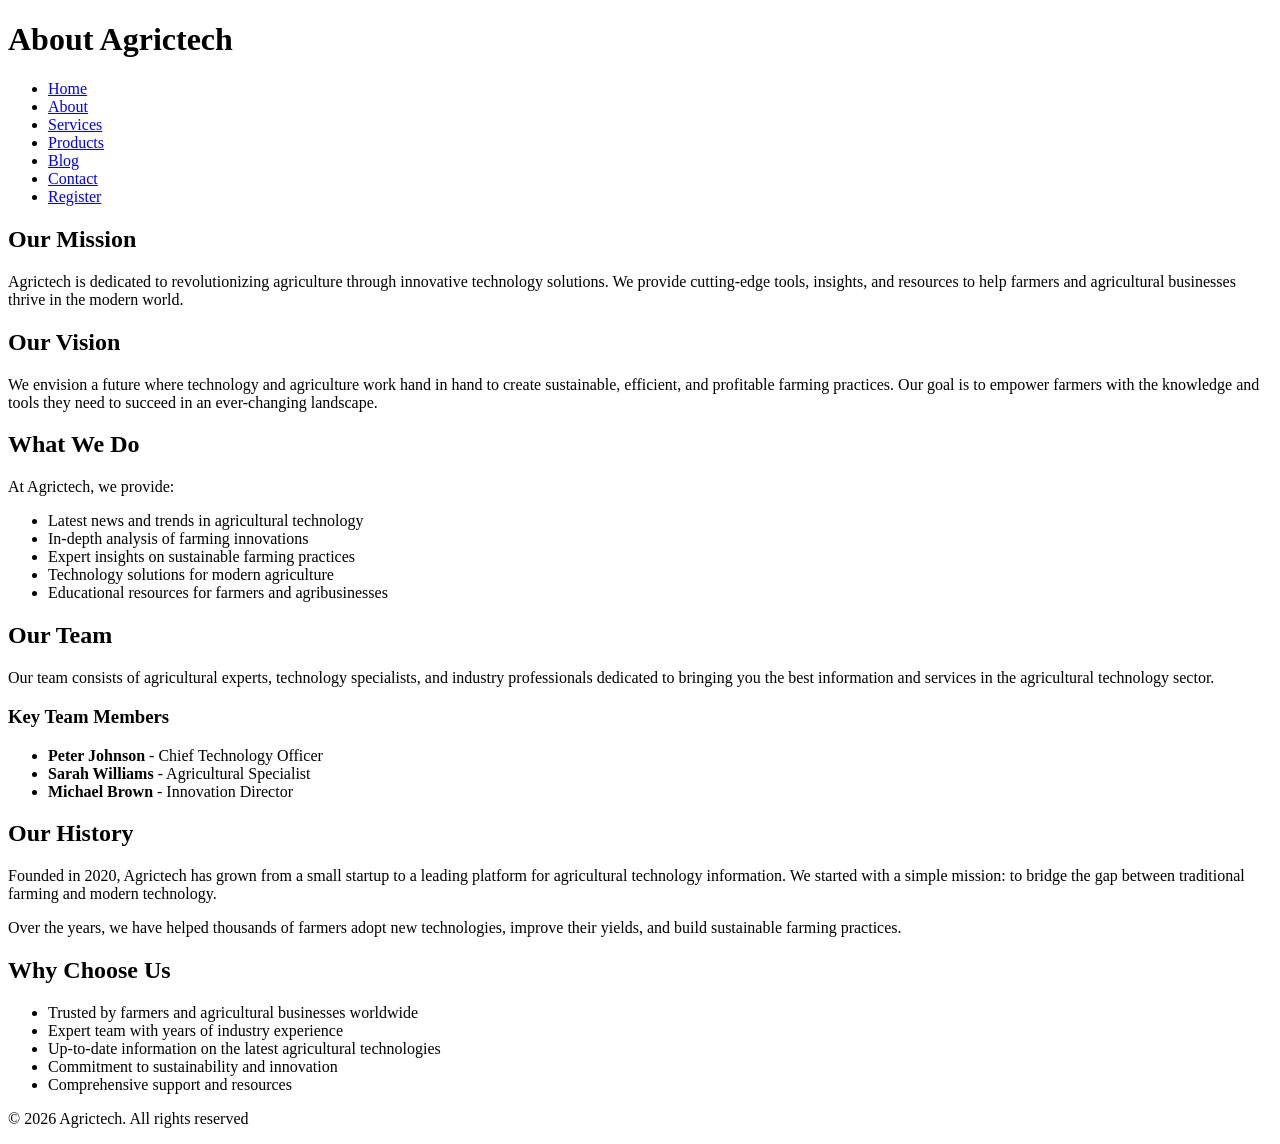
==== about.html @ 6ea1e6ec "add pages" ====
<!DOCTYPE html>
<html lang="en">
    <head>
        <meta charset="utf-8">
        <meta name="viewport" content="width=device-width, initial-scale=1.0">
        <title>About - Agrictech</title>
    </head>

    <body>
        <header>
            <h1>About Agrictech</h1>
            <nav>
                <ul>
                    <li><a href="index.html">Home</a></li>
                    <li><a href="about.html">About</a></li>
                    <li><a href="services.html">Services</a></li>
                    <li><a href="products.html">Products</a></li>
                    <li><a href="blog.html">Blog</a></li>
                    <li><a href="contact.html">Contact</a></li>
                    <li><a href="register.html">Register</a></li>
                </ul>
            </nav>
        </header>

        <section>
            <h2>Our Mission</h2>
            <p>Agrictech is dedicated to revolutionizing agriculture through innovative technology solutions. We provide cutting-edge tools, insights, and resources to help farmers and agricultural businesses thrive in the modern world.</p>
        </section>

        <section>
            <h2>Our Vision</h2>
            <p>We envision a future where technology and agriculture work hand in hand to create sustainable, efficient, and profitable farming practices. Our goal is to empower farmers with the knowledge and tools they need to succeed in an ever-changing landscape.</p>
        </section>

        <section>
            <h2>What We Do</h2>
            <p>At Agrictech, we provide:</p>
            <ul>
                <li>Latest news and trends in agricultural technology</li>
                <li>In-depth analysis of farming innovations</li>
                <li>Expert insights on sustainable farming practices</li>
                <li>Technology solutions for modern agriculture</li>
                <li>Educational resources for farmers and agribusinesses</li>
            </ul>
        </section>

        <section>
            <h2>Our Team</h2>
            <p>Our team consists of agricultural experts, technology specialists, and industry professionals dedicated to bringing you the best information and services in the agricultural technology sector.</p>

            <h3>Key Team Members</h3>
            <ul>
                <li><strong>Peter Johnson</strong> - Chief Technology Officer</li>
                <li><strong>Sarah Williams</strong> - Agricultural Specialist</li>
                <li><strong>Michael Brown</strong> - Innovation Director</li>
            </ul>
        </section>

        <section>
            <h2>Our History</h2>
            <p>Founded in 2020, Agrictech has grown from a small startup to a leading platform for agricultural technology information. We started with a simple mission: to bridge the gap between traditional farming and modern technology.</p>
            <p>Over the years, we have helped thousands of farmers adopt new technologies, improve their yields, and build sustainable farming practices.</p>
        </section>

        <section>
            <h2>Why Choose Us</h2>
            <ul>
                <li>Trusted by farmers and agricultural businesses worldwide</li>
                <li>Expert team with years of industry experience</li>
                <li>Up-to-date information on the latest agricultural technologies</li>
                <li>Commitment to sustainability and innovation</li>
                <li>Comprehensive support and resources</li>
            </ul>
        </section>

        <footer>
            <p>&copy; 2026 Agrictech. All rights reserved</p>
        </footer>
    </body>
</html>
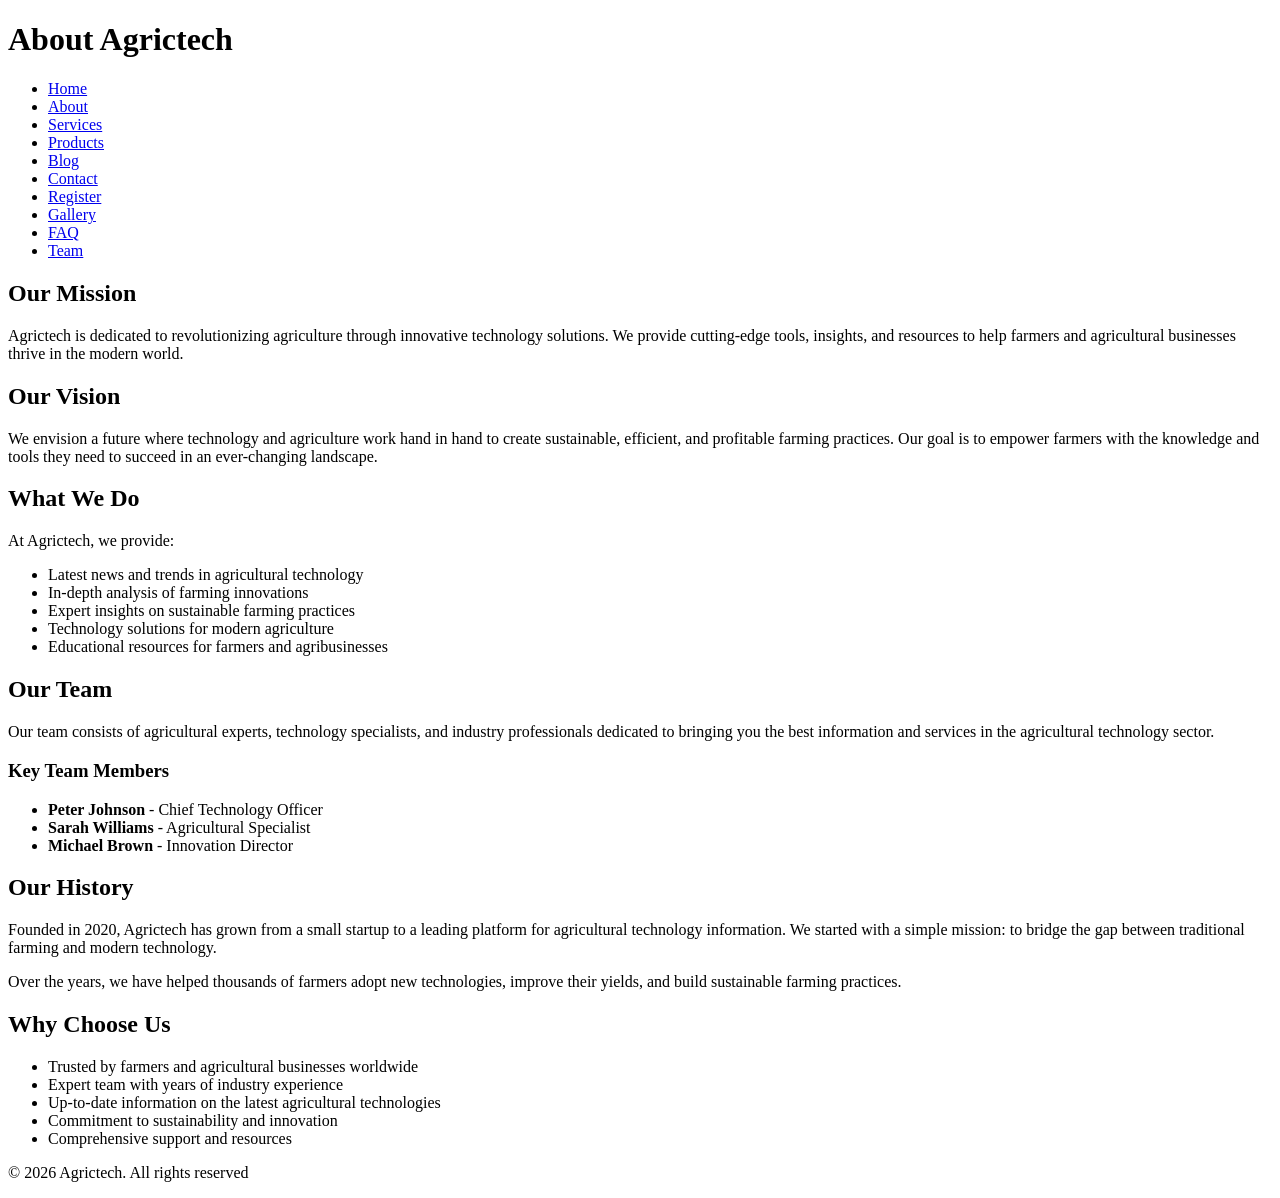
==== commit 38d0f218: "building the other pages" ====
--- a/about.html
+++ b/about.html
@@ -18,6 +18,9 @@
                     <li><a href="blog.html">Blog</a></li>
                     <li><a href="contact.html">Contact</a></li>
                     <li><a href="register.html">Register</a></li>
+                    <li><a href="gallery.html">Gallery</a></li>
+                    <li><a href="faq.html">FAQ</a></li>
+                    <li><a href="team.html">Team</a></li>
                 </ul>
             </nav>
         </header>
@@ -77,4 +80,4 @@
             <p>&copy; 2026 Agrictech. All rights reserved</p>
         </footer>
     </body>
-</html>
+</html>
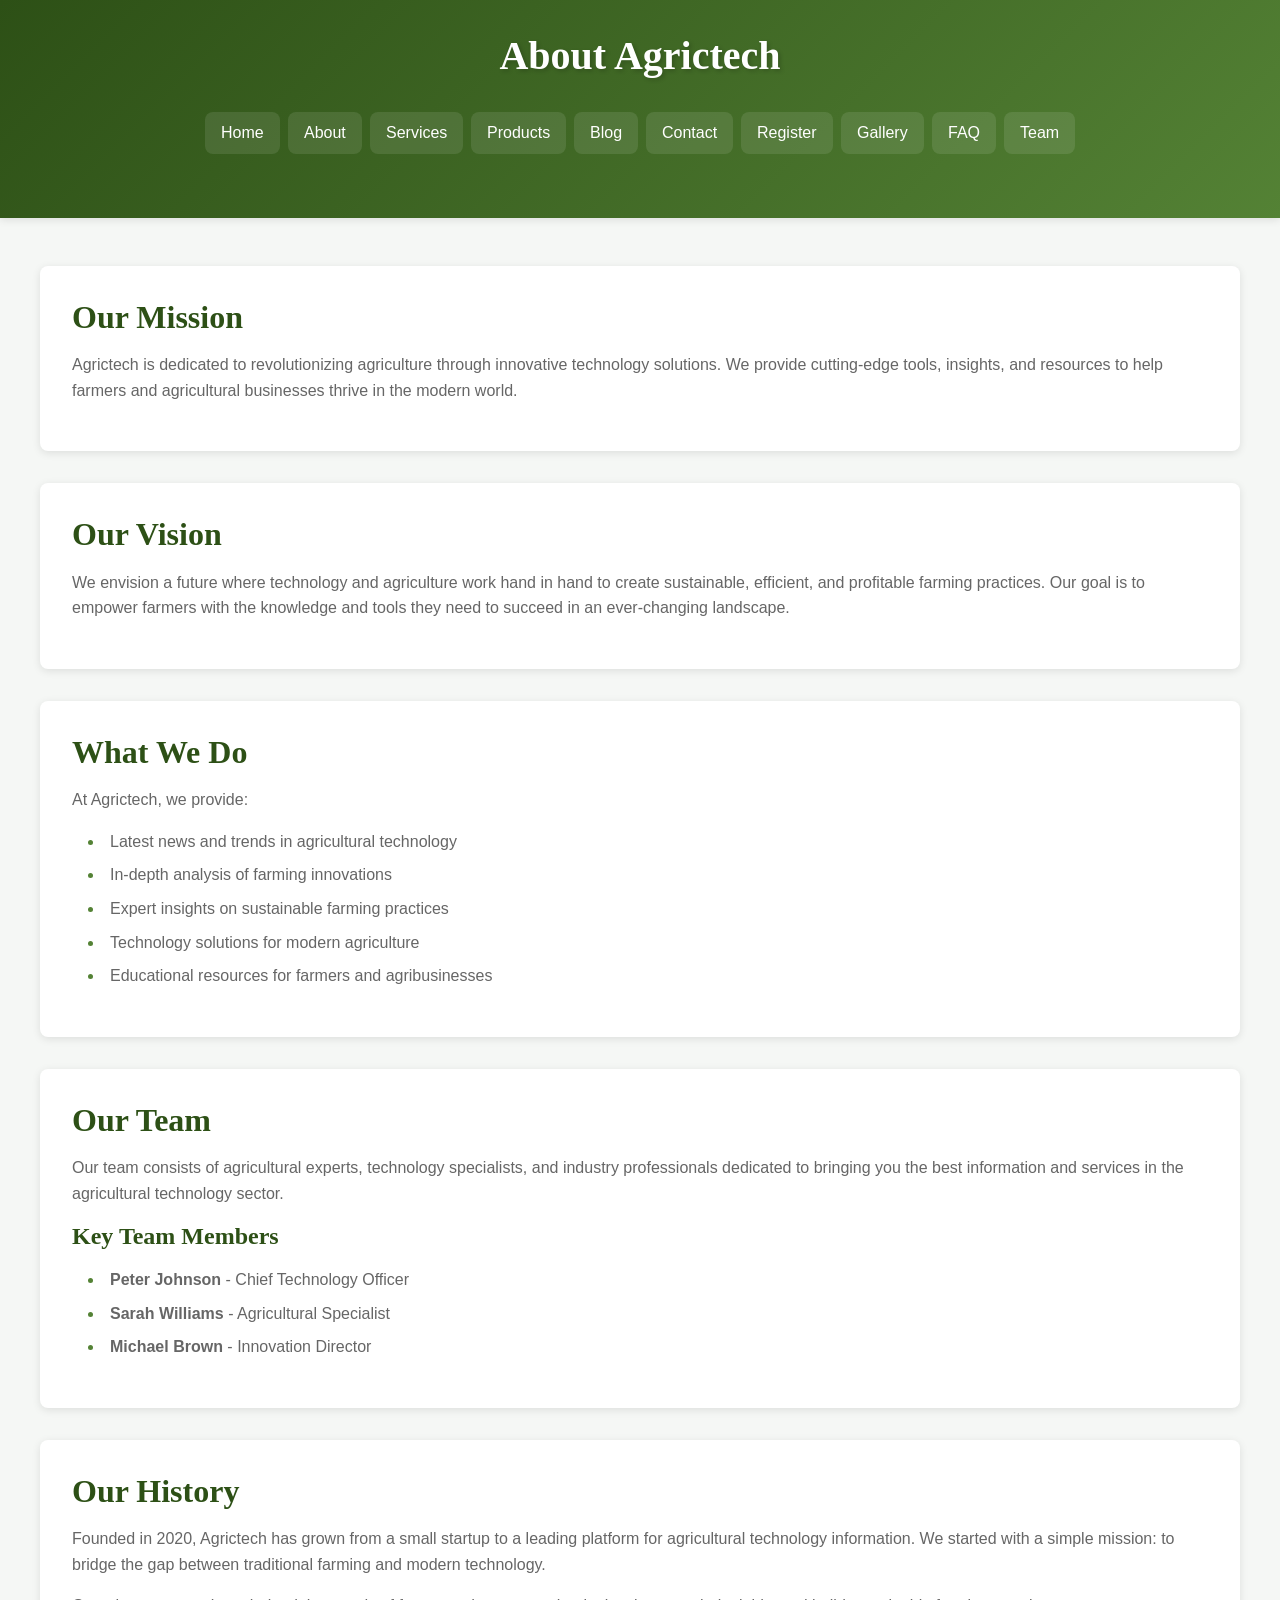
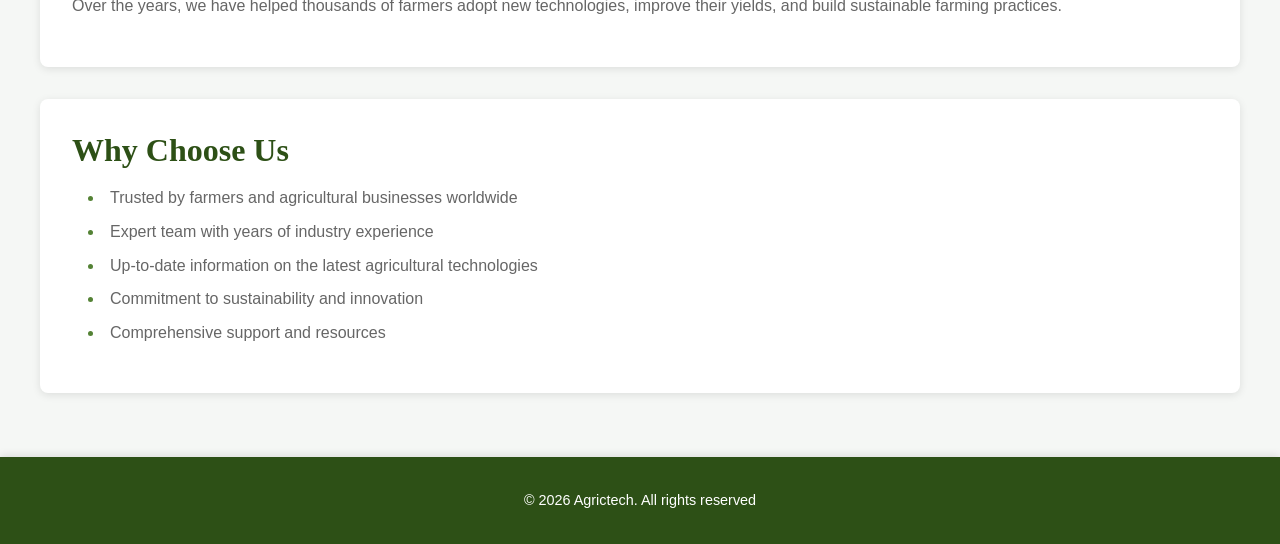
==== commit 3571776d: "add summary.md and comment in style.css" ====
--- a/about.html
+++ b/about.html
@@ -4,6 +4,7 @@
         <meta charset="utf-8">
         <meta name="viewport" content="width=device-width, initial-scale=1.0">
         <title>About - Agrictech</title>
+        <link rel="stylesheet" href="style.css">
     </head>
 
     <body>
--- a/style.css
+++ b/style.css
@@ -0,0 +1,1750 @@
+/* ============================================
+   AGRICTECH WEBSITE - PROFESSIONAL CSS STYLESHEET
+   ============================================
+
+   This stylesheet demonstrates best practices in CSS.
+   Each section includes detailed explanations of WHY we use
+   specific properties and WHAT alternatives exist.
+*/
+
+/* --------------------------------------------
+   SECTION 1: CSS RESET & BASE STYLES
+   --------------------------------------------
+
+   Purpose: Remove browser default styles to ensure consistent
+   appearance across different web browsers (Chrome, Firefox, Safari, etc.)
+*/
+
+/* The Universal Selector (*) targets EVERY element on the page */
+* {
+    /* WHY: Remove default spacing that browsers add automatically
+       WHAT: margin creates space OUTSIDE an element
+       ALTERNATIVE: You could reset each element individually (p, h1, div, etc.)
+       but that would require hundreds of lines of code */
+    margin: 0;
+
+    /* WHY: Remove default inner spacing browsers add to elements
+       WHAT: padding creates space INSIDE an element, between content and border
+       ALTERNATIVE: Same as margin - individual resets would be tedious */
+    padding: 0;
+
+    /* WHY: Makes width/height calculations predictable and easier
+       WHAT: box-sizing determines how width/height are calculated
+
+       DETAILED EXPLANATION:
+       - Default (content-box): width = content only
+         If you set width: 200px, then add padding: 20px and border: 2px,
+         the TOTAL width becomes 244px (200 + 20 + 20 + 2 + 2)
+
+       - border-box: width = content + padding + border
+         If you set width: 200px, padding and border are INCLUDED,
+         so total width stays exactly 200px (content shrinks to fit)
+
+       ALTERNATIVE: Keep default 'content-box' but mentally calculate
+       padding and border into every width - this is error-prone! */
+    box-sizing: border-box;
+}
+
+/* --------------------------------------------
+   SECTION 2: CSS CUSTOM PROPERTIES (VARIABLES)
+   --------------------------------------------
+
+   Purpose: Store reusable values that can be referenced throughout
+   the entire stylesheet. Changes made here update everywhere.
+*/
+
+/* WHY :root selector?
+   WHAT: :root represents the document's root element (html tag)
+   WHY: Variables defined here are available EVERYWHERE in your CSS
+   ALTERNATIVE: Define variables in specific elements (body, section)
+   but then they'd only work within that element's scope */
+:root {
+    /* ========== COLOR PALETTE ==========
+       WHY: Centralizing colors ensures visual consistency
+       WHAT: These variables store color values we'll reuse
+       ALTERNATIVE: Write #2d5016 everywhere, but changing
+       the color scheme would mean finding/replacing hundreds of times */
+
+    /* WHY this specific green (#2d5016)?
+       - Agricultural websites benefit from earth tones
+       - Dark greens convey nature, growth, and sustainability
+       - This shade has enough contrast for text readability
+       ALTERNATIVE COLORS: #1b4d3e (teal-green), #2a5934 (forest green) */
+    --primary-color: #2d5016;
+
+    /* WHY a medium green?
+       - Creates visual hierarchy (darker = more important)
+       - Used for less critical elements than primary
+       - Still maintains brand identity
+       WHAT: #548235 is RGB(84, 130, 53) */
+    --secondary-color: #548235;
+
+    /* WHY a light green accent?
+       - Provides visual variety without introducing new colors
+       - Light colors draw attention without overwhelming
+       - Good for highlights and subtle backgrounds */
+    --accent-color: #a8d08d;
+
+    /* WHY #333333 instead of pure black (#000000)?
+       - Pure black can be harsh and tire the eyes
+       - #333333 is "almost black" - softer and more professional
+       - Better for long reading sessions
+       ALTERNATIVE: #222222 (darker), #444444 (lighter gray) */
+    --text-dark: #333333;
+
+    /* WHY #666666 for secondary text?
+       - Creates visual hierarchy (main text darker, less important text lighter)
+       - Indicates lower priority information
+       - Still maintains readability (contrast ratio: 5.74:1)
+       WHEN TO USE: Captions, descriptions, meta information */
+    --text-light: #666666;
+
+    /* WHY a tinted background instead of pure white?
+       - Pure white (#ffffff) can cause eye strain (too bright)
+       - Subtle green tint reinforces brand identity
+       - Creates depth without distraction
+       ALTERNATIVE: #fafafa (light gray), #f9f9f9 (warmer white) */
+    --background-light: #f5f7f5;
+
+    /* WHY store white as a variable?
+       - Consistency: all colors defined in one place
+       - Flexibility: could change to off-white later
+       - Readability: var(--white) is clearer than #ffffff */
+    --white: #ffffff;
+
+    /* WHY #d4d4d4 for borders?
+       - Light enough to not dominate the design
+       - Dark enough to provide visual separation
+       - Neutral gray works with any color scheme */
+    --border-color: #d4d4d4;
+
+    /* WHY a vibrant green for hover?
+       - Brighter color indicates interactivity
+       - Provides clear feedback to users
+       - Eye-catching without being jarring
+       WHEN USED: Link hovers, button hovers, active states */
+    --hover-color: #70ad47;
+
+    /* ========== TYPOGRAPHY ==========
+       WHY store fonts in variables?
+       - Easy to experiment with different font combinations
+       - Consistent typography across entire site
+       - Change once, update everywhere */
+
+    /* WHY this font stack?
+       WHAT: Browser tries fonts left to right, uses first available
+
+       1. 'Segoe UI' - Modern, clean, pre-installed on Windows
+       2. Tahoma - Backup for older Windows systems
+       3. Geneva - Mac OS fallback
+       4. Verdana - Cross-platform web-safe font
+       5. sans-serif - Generic fallback (browser's default sans-serif)
+
+       WHY sans-serif for body?
+       - Easier to read on screens (no decorative strokes)
+       - Modern and professional appearance
+       - Better at small sizes
+       ALTERNATIVE: Arial, Helvetica, 'Open Sans', Roboto */
+    --font-main: 'Segoe UI', Tahoma, Geneva, Verdana, sans-serif;
+
+    /* WHY Georgia for headings?
+       - Serif fonts add elegance and authority
+       - Creates visual contrast with body text
+       - Georgia specifically designed for screen readability
+       - Conveys tradition (appropriate for agriculture)
+       ALTERNATIVE: 'Times New Roman', 'Merriweather', 'Playfair Display' */
+    --font-heading: 'Georgia', serif;
+
+    /* ========== SPACING SYSTEM ==========
+       WHY a consistent spacing scale?
+       - Creates visual rhythm and harmony
+       - Makes design predictable and learnable
+       - Easier to maintain (no random values)
+
+       WHY these specific values?
+       - Based on 8px grid system (8, 16, 32, 48, 64)
+       - Powers of 2 create natural visual relationships
+       - 8px is divisible by common screen densities
+
+       WHY rem units instead of px?
+       - rem = "root em" = relative to root font size
+       - Respects user's browser font settings (accessibility)
+       - If user increases font size, spacing scales proportionally
+       - 1rem typically = 16px (browser default)
+       ALTERNATIVE: Use px (simpler but less accessible) or em (relative to parent) */
+    --spacing-xs: 0.5rem;   /* 8px  - Tiny gaps */
+    --spacing-sm: 1rem;     /* 16px - Default spacing */
+    --spacing-md: 2rem;     /* 32px - Medium gaps */
+    --spacing-lg: 3rem;     /* 48px - Large sections */
+    --spacing-xl: 4rem;     /* 64px - Major divisions */
+
+    /* ========== LAYOUT VARIABLES ========== */
+
+    /* WHY limit maximum width?
+       - Lines longer than ~75 characters are hard to read
+       - 1200px accommodates comfortable reading width
+       - Prevents content from stretching too wide on large monitors
+       - Centers attention on content, not empty space
+       ALTERNATIVE: 960px (narrower), 1440px (wider), 100% (full width) */
+    --max-width: 1200px;
+
+    /* WHY 8px border radius?
+       - Slightly rounded = modern and friendly
+       - Sharp corners (0px) = formal and rigid
+       - Too rounded (20px+) = playful or casual
+       - 8px strikes professional balance
+       ALTERNATIVE: 4px (subtle), 12px (more rounded), 0px (sharp) */
+    --border-radius: 8px;
+
+    /* WHY this box shadow?
+       WHAT: Creates depth by simulating light and shadow
+       FORMAT: horizontal-offset vertical-offset blur-radius color
+
+       0 = No horizontal shift (shadow directly below)
+       2px = Shadow appears 2 pixels down (light from above)
+       8px = Shadow is blurred 8 pixels (soft edge)
+       rgba(0,0,0,0.1) = Black at 10% opacity (subtle)
+
+       WHY these values?
+       - Subtle shadow creates depth without distraction
+       - Downward shadow mimics natural overhead lighting
+       - 10% opacity keeps it professional
+       ALTERNATIVE: 0 4px 6px rgba(0,0,0,0.05) (lighter),
+                    0 10px 25px rgba(0,0,0,0.15) (dramatic) */
+    --box-shadow: 0 2px 8px rgba(0, 0, 0, 0.1);
+
+    /* WHY 0.3 seconds for transitions?
+       - Fast enough to feel responsive
+       - Slow enough to be noticeable and smooth
+       - Industry standard for UI transitions
+       SCIENCE: Human eye perceives motion in 100-500ms range
+       ALTERNATIVE: 0.2s (snappier), 0.5s (more dramatic) */
+    --transition-speed: 0.3s;
+}
+
+/* --------------------------------------------
+   SECTION 3: TYPOGRAPHY
+   --------------------------------------------
+
+   Purpose: Control how text appears throughout the site.
+   Good typography = 50% of good design!
+*/
+
+/* WHY style the body element?
+   WHAT: body contains all visible content
+   WHY: Styles here CASCADE down to all child elements
+   (unless overridden by more specific rules)
+   CONCEPT: This is the "cascade" in Cascading Style Sheets */
+body {
+    /* WHY use our variable?
+       - Consistency: same font everywhere
+       - Flexibility: change variable to update entire site
+       - Readability: var(--font-main) is self-documenting */
+    font-family: var(--font-main);
+
+    /* WHY 16px base size?
+       - Web standard (most browsers default to 16px)
+       - Comfortable reading size for most users
+       - Base for rem calculations (1rem = 16px)
+       - Accessible (not too small for aging eyes)
+       ACCESSIBILITY: Never go below 14px for body text
+       ALTERNATIVE: 15px (slightly smaller), 18px (larger, easier to read) */
+    font-size: 16px;
+
+    /* WHY line-height: 1.6?
+       WHAT: Space between lines of text (leading in print design)
+       WHY 1.6 specifically?
+       - 1.6 = 160% of font size (16px text → 25.6px line height)
+       - Creates comfortable "breathing room" between lines
+       - Improves readability and scanning
+       - Reduces eye strain during long reading
+
+       PSYCHOLOGY: Tight line-height (1.0-1.2) = cramped, hard to read
+                   Good range (1.4-1.8) = comfortable
+                   Too loose (2.0+) = disconnected, hard to follow
+
+       ALTERNATIVE: 1.5 (tighter), 1.7 (more spacious) */
+    line-height: 1.6;
+
+    /* WHY this text color?
+       - Dark enough for easy reading
+       - Not pure black (too harsh)
+       - Using variable ensures consistency */
+    color: var(--text-dark);
+
+    /* WHY this background?
+       - Subtle green reinforces brand
+       - Easier on eyes than pure white
+       - Creates cohesive visual theme */
+    background-color: var(--background-light);
+}
+
+/* WHY group all headings?
+   EFFICIENCY: Apply shared properties once instead of six times
+   WHAT: Comma separates selectors (means "and")
+   READS AS: "Apply these styles to h1 AND h2 AND h3..." */
+h1, h2, h3, h4, h5, h6 {
+    /* WHY different font for headings?
+       - Creates visual contrast (distinguishes headings from body)
+       - Serif font adds authority and importance
+       - Hierarchy: different fonts = different purposes
+       PSYCHOLOGY: Serifs = traditional, trustworthy, important */
+    font-family: var(--font-heading);
+
+    /* WHY font-weight: 700?
+       WHAT: Controls how thick/bold text appears
+       SCALE: 100 (thin) → 400 (normal) → 700 (bold) → 900 (heavy)
+       WHY 700?
+       - Bold enough to stand out
+       - Not so heavy it looks aggressive
+       - 700 = traditional "bold" weight
+       ALTERNATIVE: 600 (semi-bold), 800 (extra bold) */
+    font-weight: 700;
+
+    /* WHY tighter line-height for headings?
+       - Headings are typically short (1-2 lines)
+       - Don't need as much vertical space
+       - Tighter spacing makes multi-line headings feel unified
+       - 1.2 = 120% of font size
+       ALTERNATIVE: 1.1 (very tight), 1.3 (bit more space) */
+    line-height: 1.2;
+
+    /* WHY margin-bottom?
+       - Creates space between heading and content below
+       - Visual separation improves scanability
+       - 1rem = comfortable gap
+       WHY NOT margin-top?
+       - Top margins can "collapse" and cause layout issues
+       - Bottom margins are more predictable */
+    margin-bottom: var(--spacing-sm);
+
+    /* WHY primary color for headings?
+       - Reinforces brand identity
+       - Creates visual hierarchy (colored headings stand out)
+       - Draws eye to section titles
+       ALTERNATIVE: Keep default black for more traditional look */
+    color: var(--primary-color);
+}
+
+/* WHY specific sizes for each heading level?
+   PURPOSE: Create clear visual hierarchy
+   PRINCIPLE: Larger = more important
+
+   Size ratio follows "typographic scale"
+   - Each level smaller than previous
+   - Creates harmonious size relationships */
+
+h1 {
+    /* WHY 2.5rem (40px)?
+       - Largest heading = most important information
+       - Page titles, hero headlines
+       - Typically used once per page
+       - 2.5× base font size (2.5 × 16px = 40px)
+       WHEN TO USE: Page titles, main headlines */
+    font-size: 2.5rem;
+
+    /* WHY more bottom margin?
+       - H1s introduce major sections
+       - Extra space creates strong visual break
+       - Separates header from body content clearly */
+    margin-bottom: var(--spacing-md);
+}
+
+h2 {
+    /* WHY 2rem (32px)?
+       - Major section headings
+       - Secondary importance to h1
+       - Smaller but still prominent
+       WHEN TO USE: Main section titles */
+    font-size: 2rem;
+    margin-bottom: var(--spacing-sm);
+}
+
+h3 {
+    /* WHY 1.5rem (24px)?
+       - Sub-section headings
+       - Third level of importance
+       - Still noticeably larger than body text
+       WHEN TO USE: Subsection titles, article headings
+       NOTE: h4, h5, h6 inherit default sizes but share other heading styles */
+    font-size: 1.5rem;
+}
+
+/* WHY style paragraphs separately?
+   WHAT: Paragraphs (<p>) contain most body text */
+p {
+    /* WHY bottom margin?
+       - Separates paragraphs visually
+       - Makes text easier to read and scan
+       - Creates "chunks" of information
+       WHY NOT margin-top?
+       - First paragraph wouldn't need top margin
+       - Bottom margin is more consistent */
+    margin-bottom: var(--spacing-sm);
+
+    /* WHY lighter color than headings?
+       - Creates visual hierarchy
+       - Body text shouldn't compete with headings
+       - Lighter = less emphasis, but still readable
+       CONTRAST: Headings in primary color, body in gray */
+    color: var(--text-light);
+}
+
+/* --------------------------------------------
+   SECTION 4: LINKS
+   --------------------------------------------
+
+   Purpose: Style hyperlinks in all their states
+   WHY multiple states?
+   - Provides visual feedback to users
+   - Improves usability and accessibility
+*/
+
+/* WHY style all <a> elements?
+   DEFAULT BROWSER STYLES: Blue, underlined, purple when visited
+   WHY OVERRIDE: Default blue doesn't match our green theme */
+a {
+    /* WHY this color?
+       - Matches brand (green theme)
+       - Stands out from body text
+       - Traditional "link color" concept (different than text)
+       ACCESSIBILITY: Links must have 3:1 contrast with surrounding text */
+    color: var(--secondary-color);
+
+    /* WHY remove underline by default?
+       WHAT: text-decoration: none removes the line under links
+       WHY: Cleaner, more modern appearance
+       CONTROVERSY: Some argue underlines help identify links
+       COMPROMISE: We add underline on hover (below)
+       ALTERNATIVE: Keep underlines for traditional look */
+    text-decoration: none;
+
+    /* WHY transition?
+       WHAT: Smoothly animates property changes
+       FORMAT: property duration timing-function
+
+       - color = what changes (link color)
+       - var(--transition-speed) = how long (0.3s)
+       - ease = how it changes (starts slow, speeds up, slows down)
+
+       WHY?
+       - Instant changes are jarring
+       - Smooth transition feels polished
+       - Indicates interactivity
+
+       TIMING FUNCTIONS:
+       - ease: slow → fast → slow (most natural)
+       - linear: constant speed (robotic)
+       - ease-in: slow start
+       - ease-out: slow end */
+    transition: color var(--transition-speed) ease;
+}
+
+/* WHY :hover pseudo-class?
+   WHAT: Styles applied when mouse pointer is over the link
+   WHY: Provides immediate visual feedback that link is interactive
+   USER EXPERIENCE: "I'm hovering over something clickable" */
+a:hover {
+    /* WHY change color on hover?
+       - Brighter color indicates interactivity
+       - Visual feedback confirms link is clickable
+       - Draws attention to hovered element */
+    color: var(--hover-color);
+
+    /* WHY add underline on hover?
+       - Extra visual cue of interactivity
+       - Helps users understand "this is definitely a link"
+       - Compromise: no underline normally, underline on hover
+       ALTERNATIVE: Change background color, add border */
+    text-decoration: underline;
+}
+
+/* WHY :focus pseudo-class?
+   WHAT: Styles applied when element receives keyboard focus
+   WHEN: User presses Tab key to navigate
+   WHY CRITICAL: Keyboard users (accessibility) need to see where they are
+   WCAG REQUIREMENT: Focusable elements must have visible focus indicator */
+a:focus {
+    /* WHY outline instead of border?
+       - outline doesn't affect layout (doesn't push other elements)
+       - outline appears outside the element
+       - outline is the standard for focus indicators
+
+       WHAT: outline width style color
+       - 2px = thickness
+       - solid = line style (not dashed or dotted)
+       - var(--hover-color) = our interactive color */
+    outline: 2px solid var(--hover-color);
+
+    /* WHY outline-offset?
+       WHAT: Space between element and outline
+       WHY: 2px gap makes outline more visible
+       - Prevents outline from touching element
+       - Creates visual "breathing room"
+       - More noticeable to keyboard users */
+    outline-offset: 2px;
+}
+
+/* --------------------------------------------
+   SECTION 5: HEADER & NAVIGATION
+   --------------------------------------------
+
+   Purpose: Style the top banner and navigation menu
+   WHY important: First thing users see, sets tone for entire site
+*/
+
+/* WHY style the header element?
+   WHAT: <header> typically contains logo, title, navigation
+   PURPOSE: Create prominent, branded banner */
+header {
+    /* WHY gradient background?
+       WHAT: linear-gradient creates smooth color transition
+       FORMAT: direction, color1 position, color2 position
+
+       - 135deg = diagonal (top-left to bottom-right)
+       - var(--primary-color) 0% = dark green at start
+       - var(--secondary-color) 100% = lighter green at end
+
+       WHY GRADIENT?
+       - More visually interesting than flat color
+       - Creates depth and dimension
+       - Subtle sophistication
+       - Modern design trend
+
+       ALTERNATIVE DIRECTIONS:
+       - 90deg = left to right
+       - 180deg = top to bottom
+       - 0deg = bottom to top
+
+       ALTERNATIVE: Solid color, image background, pattern */
+    background: linear-gradient(135deg, var(--primary-color) 0%, var(--secondary-color) 100%);
+
+    /* WHY white text?
+       - High contrast against dark green background
+       - Easy to read
+       - Creates clear visual hierarchy */
+    color: var(--white);
+
+    /* WHY this padding?
+       FORMAT: vertical horizontal (shorthand)
+       - var(--spacing-md) = 32px top/bottom (generous space)
+       - var(--spacing-sm) = 16px left/right
+       WHY MORE vertical than horizontal?
+       - Makes header feel spacious without making it too wide
+       - Vertical space = importance
+       ALTERNATIVE: Same all around, or specific values for each side */
+    padding: var(--spacing-md) var(--spacing-sm);
+
+    /* WHY box-shadow on header?
+       - Separates header from content below
+       - Creates "floating" effect
+       - Adds depth and professionalism
+       SUBTLE: Only 10% opacity keeps it understated */
+    box-shadow: var(--box-shadow);
+
+    /* WHY center text?
+       - Focuses attention
+       - Creates balanced, formal appearance
+       - Logo and title draw eye to center
+       ALTERNATIVE: text-align: left for traditional layout */
+    text-align: center;
+}
+
+/* WHY style h1 inside header differently?
+   SELECTOR EXPLANATION: "header h1" means "h1 that's inside header"
+   WHY SPECIFIC: This h1 has different needs than page content h1s */
+header h1 {
+    /* WHY override inherited color?
+       - Parent heading rule makes h1s green
+       - But header background is green, so green text invisible!
+       - White text contrasts with green background */
+    color: var(--white);
+
+    /* WHY 2.5rem here?
+       - Matches default h1 size (consistency)
+       - Large enough to be prominent hero headline
+       - Balanced within header space */
+    font-size: 2.5rem;
+    margin-bottom: var(--spacing-sm);
+
+    /* WHY text-shadow?
+       WHAT: Creates shadow behind text
+       FORMAT: horizontal vertical blur color
+
+       - 2px right
+       - 2px down
+       - 4px blur
+       - rgba(0,0,0,0.2) = black at 20% opacity
+
+       WHY?
+       - Adds depth and dimension
+       - Makes text "pop" from background
+       - Subtle enhancement (20% opacity)
+       - Improves readability on gradient
+       ALTERNATIVE: Remove for flat, modern look */
+    text-shadow: 2px 2px 4px rgba(0, 0, 0, 0.2);
+}
+
+/* WHY style paragraphs in header?
+   USE CASE: Taglines, subtitles, descriptions */
+header p {
+    /* WHY accent color?
+       - Lighter than white = secondary importance
+       - Still readable against dark background
+       - Adds subtle color variation */
+    color: var(--accent-color);
+
+    /* WHY slightly larger?
+       - More prominent than body text
+       - But smaller than heading
+       - Creates three-level hierarchy: h1 > p > body */
+    font-size: 1.1rem;
+
+    /* WHY margin-top instead of bottom?
+       - Space between heading and tagline
+       - Last element in header, no content below */
+    margin-top: var(--spacing-sm);
+}
+
+/* WHY separate nav element?
+   SEMANTIC HTML: <nav> indicates navigation section
+   ACCESSIBILITY: Screen readers announce "navigation" */
+nav {
+    /* WHY vertical margins?
+       - Space above and below navigation
+       - Separates from header content and page content
+       - 0 left/right = full width */
+    margin: var(--spacing-md) 0;
+}
+
+/* WHY style nav ul specifically?
+   WHAT: Unordered list containing navigation links
+   DEFAULT: Vertical list with bullet points
+   GOAL: Horizontal menu without bullets */
+nav ul {
+    /* WHY remove list-style?
+       DEFAULT: Bullet points before each item
+       WHY REMOVE: Navigation doesn't need bullets
+       - Bullets are visual clutter
+       - Menu items are visually separated other ways (spacing, backgrounds)
+       ALTERNATIVE: list-style-type: disc/circle/square for different bullets */
+    list-style: none;
+
+    /* WHY display: flex?
+       GAME CHANGER: Flexbox makes layouts incredibly easy
+       DEFAULT: List items stack vertically (block display)
+       FLEX: Arranges children horizontally (or vertically with flex-direction)
+
+       WHY FLEXBOX?
+       - Perfect for navigation menus
+       - Handles spacing automatically
+       - Responsive without extra code
+       - Aligns items easily
+
+       ALTERNATIVE: display: inline-block (older technique, less flexible) */
+    display: flex;
+
+    /* WHY flex-wrap: wrap?
+       DEFAULT: All items stay on one line (can overflow)
+       WRAP: Items drop to next line if container too narrow
+
+       WHY?
+       - Responsive behavior without media queries
+       - Prevents horizontal scrolling
+       - Menu adapts to narrow screens automatically
+
+       ALTERNATIVE: nowrap (forces single line) */
+    flex-wrap: wrap;
+
+    /* WHY justify-content: center?
+       WHAT: Controls horizontal alignment of flex items
+       CENTER: Items cluster in middle of container
+
+       OPTIONS:
+       - flex-start: Items at left
+       - flex-end: Items at right
+       - center: Items in middle (our choice)
+       - space-between: Items spread out, space between them
+       - space-around: Items spread out, space around them
+
+       WHY CENTER?
+       - Matches centered header text
+       - Creates balanced, symmetrical appearance
+       - Draws attention to middle of page */
+    justify-content: center;
+
+    /* WHY gap?
+       MODERN CSS: Creates space between flex items
+       WHY BETTER than margins?
+       - Only creates space BETWEEN items (not before/after)
+       - Cleaner than adding margins to each item
+       - No awkward first/last child exceptions
+
+       OLDER TECHNIQUE: Margins on each li item
+       GAP IS BETTER: Simpler, cleaner, more intuitive */
+    gap: var(--spacing-xs);
+}
+
+/* WHY style nav li?
+   BACKUP: Ensures list items display correctly
+   NOTE: flex makes this somewhat redundant, but ensures compatibility */
+nav li {
+    /* WHY inline-block?
+       - Items appear next to each other
+       - Can still apply width, height, margins (unlike inline)
+       - Backup for older browsers
+       NOTE: Flex handles this, but doesn't hurt to specify */
+    display: inline-block;
+}
+
+/* WHY extensively style nav links?
+   GOAL: Make links look like buttons
+   WHY: Modern design pattern - nav links as button-like elements */
+nav a {
+    /* WHY display: block?
+       DEFAULT: Links are inline (only as big as text)
+       BLOCK: Links expand to full size, padding works properly
+       WHY?
+       - Makes entire button clickable (not just text)
+       - Padding creates bigger click target
+       - Better user experience (easier to click) */
+    display: block;
+
+    /* WHY padding?
+       - Creates button-like appearance
+       - Makes links larger and easier to click
+       - Vertical and horizontal spacing around text
+       FORMAT: vertical horizontal
+       MOBILE FRIENDLY: Larger touch targets for fingers */
+    padding: var(--spacing-xs) var(--spacing-sm);
+
+    /* WHY rgba with transparency?
+       rgba(255, 255, 255, 0.1) = white at 10% opacity
+       WHY TRANSPARENT WHITE?
+       - Creates subtle button background
+       - Works on gradient background
+       - Visible but not overpowering
+       - Unified with header colors
+
+       ALTERNATIVE: Solid color, but might clash with gradient */
+    background-color: rgba(255, 255, 255, 0.1);
+
+    /* WHY white text?
+       - Contrast against header background
+       - Overrides default link color
+       - Matches header branding */
+    color: var(--white);
+
+    /* WHY border-radius?
+       - Rounds corners = modern, friendly
+       - Consistent with site-wide border-radius
+       - Button-like appearance */
+    border-radius: var(--border-radius);
+
+    /* WHY transition: all?
+       WHAT: Animates ALL property changes
+       - Background color
+       - Transform (below)
+       - Box-shadow
+
+       WHY?
+       - Smooth, polished interactions
+       - Professional feel
+       - All changes animate together
+
+       ALTERNATIVE: List specific properties for better performance */
+    transition: all var(--transition-speed) ease;
+
+    /* WHY font-weight: 500?
+       SCALE: 400 = normal, 500 = medium, 700 = bold
+       WHY 500?
+       - Slightly bolder than body text
+       - Not as heavy as headings
+       - Improves readability on colored backgrounds
+       - Navigation = important, deserves emphasis */
+    font-weight: 500;
+}
+
+/* WHY elaborate hover effect?
+   GOAL: Multiple visual changes create engaging interaction */
+nav a:hover {
+    /* WHY change background on hover?
+       - Solid color replaces transparent
+       - Clear feedback: "you're hovering here"
+       - Brighter = interactive cue */
+    background-color: var(--hover-color);
+
+    /* WHY remove underline?
+       - Background color provides feedback
+       - Underline unnecessary (too much)
+       - Cleaner button appearance */
+    text-decoration: none;
+
+    /* WHY transform?
+       WHAT: Moves, scales, or rotates elements
+       translateY(-2px) = move UP 2 pixels
+
+       WHY MOVE UP?
+       - Creates "lift" effect
+       - Button appears to rise toward cursor
+       - Playful, engaging interaction
+       - Mimics physical button behavior
+
+       WHY TRANSFORM instead of changing position/margin?
+       - Doesn't affect layout (other elements don't shift)
+       - Hardware accelerated (smooth animation)
+       - Better performance
+
+       ALTERNATIVE: translateY(2px) moves down (press effect) */
+    transform: translateY(-2px);
+
+    /* WHY different shadow on hover?
+       - Reinforces "lifting" illusion
+       - Larger, more pronounced shadow = floating higher
+       - Creates depth perception
+
+       COMPARE: Default shadow: 0 2px 8px
+                Hover shadow: 0 4px 8px (4px down = higher)
+
+       PHYSICS SIMULATION: Higher objects cast longer shadows */
+    box-shadow: 0 4px 8px rgba(0, 0, 0, 0.2);
+}
+
+/* WHY :active pseudo-class?
+   WHAT: Styles when link is being clicked
+   TIMING: Between mousedown and mouseup
+   PURPOSE: Visual feedback during click */
+nav a:active {
+    /* WHY reset transform?
+       translateY(0) = back to original position
+       WHY?
+       - Creates "press down" effect
+       - Sequence: normal → lift on hover → press on click
+       - Mimics physical button behavior
+       - Satisfying tactile feedback */
+    transform: translateY(0);
+}
+
+/* --------------------------------------------
+   SECTION 6: MAIN CONTENT SECTIONS
+   --------------------------------------------
+
+   Purpose: Style the main content containers
+   WHY sections: Organize content into logical, visual blocks
+*/
+
+/* WHY style <section> elements?
+   SEMANTIC HTML: <section> represents thematic content grouping
+   VISUAL: Each section = card-like container */
+section {
+    /* WHY max-width?
+       PROBLEM: On large screens, lines of text become too long
+       READABILITY: Optimal line length = 50-75 characters
+       1200px provides comfortable reading width
+
+       WHY NOT just width?
+       - max-width allows section to shrink on narrow screens
+       - width: 1200px would overflow on mobile
+       - max-width: 1200px means "1200px maximum, smaller if needed"
+
+       ALTERNATIVE: 960px (narrower), 100% (full width) */
+    max-width: var(--max-width);
+
+    /* WHY this margin?
+       FORMAT: vertical horizontal
+       - var(--spacing-md) = 32px top/bottom between sections
+       - auto = center section horizontally
+
+       HOW AUTO WORKS:
+       - Element has max-width (not full width)
+       - Browser calculates equal left/right margins
+       - Result: centered element
+
+       REQUIREMENT: Only works with width/max-width set
+       ALTERNATIVE: Manual left/right margins */
+    margin: var(--spacing-md) auto;
+
+    /* WHY padding?
+       - Creates inner space (content doesn't touch edges)
+       - Comfortable reading experience
+       - Breathing room around text
+       - All sides equal = balanced appearance */
+    padding: var(--spacing-md);
+
+    /* WHY white background?
+       - Contrast with subtle gray page background
+       - Creates "card" effect
+       - Clear content boundaries
+       - Professional appearance */
+    background-color: var(--white);
+
+    /* WHY border-radius?
+       - Softens corners (friendly, modern)
+       - Consistent with site-wide rounding
+       - "Card" metaphor (like paper with rounded edges) */
+    border-radius: var(--border-radius);
+
+    /* WHY box-shadow?
+       - Creates depth (sections "float" above background)
+       - Separates content visually
+       - Professional polish
+       - Subtle = sophisticated (not cartoonish) */
+    box-shadow: var(--box-shadow);
+}
+
+/* WHY style first section differently?
+   SELECTOR: section:first-of-type
+   WHAT: The first <section> element on the page
+   WHY: First section needs extra space below header */
+section:first-of-type {
+    /* WHY extra top margin?
+       - More space between header and first content
+       - Creates clear visual separation
+       - Emphasizes beginning of main content
+       - Prevents cramped appearance
+       SPACING: var(--spacing-lg) = 48px (larger than usual 32px) */
+    margin-top: var(--spacing-lg);
+}
+
+/* --------------------------------------------
+   SECTION 7: IMAGES
+   --------------------------------------------
+
+   Purpose: Make images responsive and attractive
+   WHY important: Images often break layouts on mobile
+*/
+
+/* WHY style all images?
+   DEFAULT PROBLEM: Images display at full size (can overflow)
+   GOAL: Responsive images that adapt to container */
+img {
+    /* WHY max-width: 100%?
+       CRITICAL FOR RESPONSIVE DESIGN
+
+       WHAT IT MEANS:
+       - Image can be any size UP TO 100% of container
+       - If image is larger than container, it shrinks to fit
+       - If image is smaller, it stays at original size
+
+       WHY NOT width: 100%?
+       - width forces ALL images to full container width
+       - Small images would stretch (pixelated, ugly)
+       - max-width allows natural size up to container width
+
+       RESULT: Images never overflow, never stretch unnaturally
+
+       ALTERNATIVE: width: 100% (forces full width) */
+    max-width: 100%;
+
+    /* WHY height: auto?
+       CRITICAL: Maintains aspect ratio
+
+       WHAT IT DOES:
+       - Height adjusts automatically based on width
+       - Prevents squishing or stretching
+       - Preserves original proportions
+
+       WITHOUT THIS: Setting width without auto height distorts images
+
+       ALTERNATIVE: Don't set height at all (auto is default) */
+    height: auto;
+
+    /* WHY display: block?
+       DEFAULT: Images are inline (like text)
+       PROBLEM: Inline images have mysterious space below them
+
+       WHY SPACE EXISTS:
+       - Inline elements align to text baseline
+       - Space reserved for descenders (y, g, p hang below line)
+
+       BLOCK FIXES THIS:
+       - Removes from text flow
+       - Eliminates extra space
+       - Behaves like a paragraph (block element)
+
+       ALTERNATIVE: vertical-align: top (keeps inline) */
+    display: block;
+
+    /* WHY this margin?
+       FORMAT: top right bottom left (clockwise from top)
+       - 0 top = no space above
+       - auto left/right = centers image horizontally
+       - var(--spacing-md) bottom = space before next content
+
+       WHY CENTER?
+       - Professional appearance
+       - Draws attention to image
+       - Works with display: block */
+    margin: 0 auto var(--spacing-md);
+
+    /* WHY border-radius?
+       - Softens harsh rectangular edges
+       - Consistent with site aesthetic
+       - Modern, friendly appearance
+       - Subtle enhancement */
+    border-radius: var(--border-radius);
+
+    /* WHY box-shadow?
+       - Makes images feel substantial
+       - Separates from background
+       - Professional polish
+       - Depth and dimension */
+    box-shadow: var(--box-shadow);
+}
+
+/* --------------------------------------------
+   SECTION 8: LISTS
+   --------------------------------------------
+
+   Purpose: Style bulleted and numbered lists
+   WHY important: Default list styling is often inadequate
+*/
+
+/* WHY section ul specifically?
+   SELECTOR: ul elements inside sections
+   WHY SPECIFIC: Different styles for navigation vs content lists */
+section ul {
+    /* WHY list-style-position: inside?
+       WHAT: Controls bullet position
+
+       OPTIONS:
+       - outside: Bullet hangs in margin (default)
+       - inside: Bullet appears within content area
+
+       WHY INSIDE?
+       - Bullets align with text
+       - No hanging indents
+       - Cleaner, more contained appearance
+       - Better on narrow screens
+
+       ALTERNATIVE: outside for traditional indented lists */
+    list-style-position: inside;
+
+    /* WHY margin-bottom?
+       - Space after entire list
+       - Separates from next paragraph/content
+       - Visual grouping of list items */
+    margin-bottom: var(--spacing-sm);
+
+    /* WHY padding-left?
+       - Slight indent from section edge
+       - Creates visual hierarchy
+       - List appears nested within section
+       SUBTLE: Only 16px, not dramatic indent */
+    padding-left: var(--spacing-sm);
+}
+
+/* WHY style list items?
+   GOAL: Comfortable spacing between items */
+section li {
+    /* WHY margin-bottom on each item?
+       - Vertical space between list items
+       - Easier to read and scan
+       - Prevents cramped appearance
+       SPACING: 8px provides breathing room without excessive gaps */
+    margin-bottom: var(--spacing-xs);
+
+    /* WHY lighter text color?
+       - Matches paragraph text (consistency)
+       - Distinguishes from headings
+       - Comfortable reading color */
+    color: var(--text-light);
+}
+
+/* WHY style ::marker pseudo-element?
+   WHAT: ::marker targets the bullet/number itself
+   MODERN CSS: Previously, couldn't style bullets directly
+   WHY USEFUL: Customize bullet appearance */
+section ul li::marker {
+    /* WHY colored markers?
+       - Adds subtle brand color
+       - More interesting than black dots
+       - Draws attention to list structure
+       - Reinforces visual theme */
+    color: var(--secondary-color);
+
+    /* WHY bold markers?
+       - Makes bullets more prominent
+       - Provides visual anchor for each item
+       - Balances with text weight
+       ALTERNATIVE: normal weight for subtle bullets */
+    font-weight: bold;
+}
+
+/* --------------------------------------------
+   SECTION 9: TABLES
+   --------------------------------------------
+
+   Purpose: Create professional, readable data tables
+   WHY important: Default tables look terrible
+*/
+
+/* WHY wrap tables in div?
+   PROBLEM: Wide tables overflow on mobile
+   SOLUTION: Container with overflow-x: auto */
+div:has(table) {
+    /* WHY overflow-x: auto?
+       WHAT: Creates horizontal scrollbar if needed
+
+       SCENARIO: Table is 800px wide, phone screen is 375px
+       - overflow: visible = table overflows (breaks layout)
+       - overflow: hidden = table gets cut off (data lost)
+       - overflow: auto = scrollbar appears (data accessible)
+
+       WHY auto not scroll?
+       - auto: Scrollbar only if needed
+       - scroll: Scrollbar always (even if not needed)
+
+       NOTE: This uses :has() - modern CSS
+       ALTERNATIVE: Add class to divs containing tables */
+    overflow-x: auto;
+
+    /* WHY vertical margins?
+       - Space above and below table container
+       - Separates table from other content
+       - Breathing room */
+    margin: var(--spacing-md) 0;
+}
+
+/* WHY style table element? */
+table {
+    /* WHY width: 100%?
+       - Table fills container width
+       - Responsive (adapts to container)
+       - Uses available space efficiently
+       ALTERNATIVE: auto (only as wide as content) */
+    width: 100%;
+
+    /* WHY border-collapse: collapse?
+       DEFAULT: separate (double borders, gaps between cells)
+       COLLAPSE: Single borders, no gaps
+
+       VISUAL DIFFERENCE:
+       - separate: □ □ □ (each cell separate)
+       - collapse: □□□ (cells merged together)
+
+       WHY COLLAPSE?
+       - Cleaner appearance
+       - Professional look
+       - Less visual clutter
+       - Better use of space */
+    border-collapse: collapse;
+
+    /* WHY these margins?
+       - Space around table
+       - Separates from surrounding content */
+    margin: var(--spacing-sm) 0 var(--spacing-md);
+
+    /* WHY white background?
+       - Matches section background
+       - Clean, professional
+       - Improves readability */
+    background-color: var(--white);
+}
+
+/* WHY style caption?
+   WHAT: <caption> is table title
+   WHERE: First element inside <table> */
+caption {
+    /* WHY larger font?
+       - Distinguishes from table data
+       - Acts as table heading
+       - Draws attention */
+    font-size: 1.2rem;
+
+    /* WHY bold?
+       - Emphasizes importance
+       - Clearly labels table purpose
+       - Matches heading treatment */
+    font-weight: bold;
+
+    /* WHY primary color?
+       - Matches heading color (consistency)
+       - Brand identity
+       - Creates hierarchy */
+    color: var(--primary-color);
+
+    /* WHY margin-bottom?
+       - Space between title and table
+       - Visual separation */
+    margin-bottom: var(--spacing-sm);
+
+    /* WHY text-align: left?
+       - Aligns with table content
+       - More readable than centered
+       - Professional appearance
+       ALTERNATIVE: center for formal tables */
+    text-align: left;
+}
+
+/* WHY style thead?
+   WHAT: <thead> contains table header rows */
+thead {
+    /* WHY dark background?
+       - Strong contrast with data rows
+       - Clearly identifies headers
+       - Professional appearance
+       - Draws attention to column labels */
+    background-color: var(--primary-color);
+
+    /* WHY white text?
+       - Contrast against dark background
+       - Easy to read
+       - Matches header/footer treatment */
+    color: var(--white);
+}
+
+/* WHY style th (table headers)?
+   WHAT: <th> elements contain column headings */
+th {
+    /* WHY padding?
+       - Comfortable space around text
+       - Prevents cramped appearance
+       - Makes headers touch-friendly */
+    padding: var(--spacing-sm);
+
+    /* WHY text-align: left?
+       - Matches body text alignment
+       - Easier to scan columns
+       - Left = Western reading pattern
+       ALTERNATIVE: center for numeric data */
+    text-align: left;
+
+    /* WHY font-weight: 600?
+       - Semi-bold = emphasis without heaviness
+       - Distinguishes headers from data
+       - Readable on dark background */
+    font-weight: 600;
+
+    /* WHY text-transform: uppercase?
+       - ALL CAPS = visual emphasis
+       - Clear distinction from data
+       - Professional appearance
+       - Common table header pattern
+       ALTERNATIVE: normal case for softer look */
+    text-transform: uppercase;
+
+    /* WHY letter-spacing?
+       WHAT: Space between characters
+       WHY 0.5px?
+       - Improves readability of uppercase text
+       - Prevents letters from appearing cramped
+       - ALL CAPS needs more space
+       TYPOGRAPHIC PRINCIPLE: Uppercase text benefits from tracking */
+    letter-spacing: 0.5px;
+}
+
+/* WHY style td (table data cells)? */
+td {
+    /* WHY padding?
+       - Space around cell content
+       - Improves readability
+       - Prevents text from touching borders */
+    padding: var(--spacing-sm);
+
+    /* WHY border-bottom?
+       - Separates rows visually
+       - Creates horizontal lines
+       - Easier to read across rows
+       - Professional appearance
+
+       WHY NOT borders all around?
+       - Too much visual clutter
+       - Bottom only = cleaner
+       - Grid of lines is overwhelming */
+    border-bottom: 1px solid var(--border-color);
+}
+
+/* WHY :nth-child(even)?
+   WHAT: Targets every even-numbered row (2, 4, 6, ...)
+   PATTERN: Creates "zebra striping"
+   WHY?
+   - Alternating colors help eye track across rows
+   - Reduces errors when reading data
+   - Professional appearance
+   - Improves usability of wide tables
+
+   ALTERNATIVE: :nth-child(odd) for different pattern */
+tbody tr:nth-child(even) {
+    /* WHY light background?
+       - Subtle contrast with white rows
+       - Visible but not distracting
+       - Helps distinguish rows */
+    background-color: var(--background-light);
+}
+
+/* WHY hover effect on rows?
+   PURPOSE: Interactive feedback when examining data */
+tbody tr:hover {
+    /* WHY change background on hover?
+       - Highlights entire row
+       - Easier to read across columns
+       - Visual feedback
+       - Improves usability */
+    background-color: var(--accent-color);
+
+    /* WHY transition?
+       - Smooth color change
+       - Polished interaction
+       - Not jarring */
+    transition: background-color var(--transition-speed) ease;
+}
+
+/* --------------------------------------------
+   SECTION 10: FOOTER
+   --------------------------------------------
+
+   Purpose: Consistent bottom section across all pages
+   WHY: Provides closure, copyright, contact info
+*/
+
+/* WHY style footer element? */
+footer {
+    /* WHY same color as header?
+       - Creates visual bookends (matching top/bottom)
+       - Brand consistency
+       - Professional appearance
+       - Frames content */
+    background-color: var(--primary-color);
+
+    /* WHY white text?
+       - Contrast against dark background
+       - Matches header treatment
+       - Easy to read */
+    color: var(--white);
+
+    /* WHY center text?
+       - Balanced appearance
+       - Formal presentation
+       - Common footer pattern */
+    text-align: center;
+
+    /* WHY this padding?
+       - Comfortable space around text
+       - Prevents cramped appearance
+       - Balanced vertical/horizontal space */
+    padding: var(--spacing-md) var(--spacing-sm);
+
+    /* WHY large top margin?
+       - Significant space before footer
+       - Clear separation from content
+       - Footer feels like separate section
+       - Pushes footer down (prevents cramped pages) */
+    margin-top: var(--spacing-xl);
+
+    /* WHY shadow on TOP?
+       WHAT: 0 -2px 8px
+       - 0 = no horizontal offset
+       - -2px = shadow above (negative = upward)
+       - 8px = blur
+
+       WHY UPWARD SHADOW?
+       - Separates from content above
+       - Creates floating effect
+       - Mirrors header shadow (symmetry) */
+    box-shadow: 0 -2px 8px rgba(0, 0, 0, 0.1);
+}
+
+/* WHY style footer paragraphs? */
+footer p {
+    /* WHY override inherited color?
+       - Parent paragraph rule makes text gray
+       - Footer needs white text
+       - Ensures visibility on dark background */
+    color: var(--white);
+
+    /* WHY margin: 0?
+       - Removes default paragraph margin
+       - Prevents extra space in footer
+       - Compact appearance */
+    margin: 0;
+
+    /* WHY smaller font?
+       - De-emphasizes footer content
+       - Indicates secondary information
+       - Common pattern for copyright/legal text
+       - 0.9rem = 14.4px (smaller than 16px body) */
+    font-size: 0.9rem;
+}
+
+/* --------------------------------------------
+   SECTION 11: RESPONSIVE DESIGN
+   --------------------------------------------
+
+   Purpose: Adapt layout for different screen sizes
+   WHY: Websites must work on phones, tablets, desktops
+*/
+
+/* WHAT ARE MEDIA QUERIES?
+   Conditional CSS that applies only when certain conditions are met
+   FORMAT: @media (condition) { styles }
+   CONDITION: Usually screen width */
+
+/* TABLETS AND SMALLER DEVICES */
+@media (max-width: 768px) {
+    /* WHAT: max-width: 768px
+       MEANS: "Apply these styles when screen is 768px or narrower"
+       TARGETS: Tablets in portrait, smaller laptops
+
+       WHY 768px?
+       - Common tablet width
+       - Industry standard breakpoint
+       - iPad portrait = 768px
+
+       ALTERNATIVE BREAKPOINTS:
+       - 640px (smaller tablets)
+       - 1024px (larger tablets/small laptops) */
+
+    h1 {
+        /* WHY smaller?
+           PROBLEM: 40px heading too large on narrow screen
+           SOLUTION: 32px (2rem) fits better
+           WHY: Large text takes too much vertical space on mobile */
+        font-size: 2rem;
+    }
+
+    h2 {
+        /* WHY 1.5rem (24px)?
+           - Proportionally smaller than h1
+           - Maintains hierarchy
+           - Fits narrow screens */
+        font-size: 1.5rem;
+    }
+
+    section {
+        /* WHY reduce padding?
+           PROBLEM: Large padding wastes precious mobile space
+           SOLUTION: Smaller padding (16px instead of 32px)
+           WHY: Mobile screens need efficient use of space */
+        padding: var(--spacing-sm);
+
+        /* WHY reduce margin?
+           - Tighter spacing on mobile
+           - More content visible
+           - Still maintains separation */
+        margin: var(--spacing-sm);
+    }
+
+    nav ul {
+        /* WHY flex-direction: column?
+           DEFAULT: Horizontal (row)
+           COLUMN: Stacks items vertically
+
+           WHY?
+           PROBLEM: Horizontal menu too wide for mobile
+           SOLUTION: Vertical menu fits perfectly
+           RESULT: Navigation items stack in list
+
+           ALTERNATIVE: Hamburger menu (more complex) */
+        flex-direction: column;
+
+        /* WHY keep gap?
+           - Vertical space between stacked links
+           - Prevents cramped menu
+           - Touch-friendly spacing */
+        gap: var(--spacing-xs);
+    }
+
+    nav a {
+        /* WHY width: 100%?
+           - Full-width buttons on mobile
+           - Larger click/touch targets
+           - Easier to tap with fingers
+           - Professional mobile appearance
+           FINGER FRIENDLY: Bigger targets = fewer mis-taps */
+        width: 100%;
+    }
+}
+
+/* MOBILE PHONES */
+@media (max-width: 480px) {
+    /* WHAT: max-width: 480px
+       MEANS: "Apply when screen is 480px or narrower"
+       TARGETS: Phones in portrait orientation
+
+       WHY 480px?
+       - Common phone width
+       - iPhone 6/7/8 = 375px
+       - 480px catches most phones
+
+       NOTE: These styles ADD to tablet styles above
+       (both media queries apply on phones) */
+
+    body {
+        /* WHY smaller base font?
+           - More content fits on screen
+           - Still readable (14px minimum recommended)
+           - Proportionally scales with rem units
+           RESULT: All rem sizes shrink proportionally */
+        font-size: 14px;
+    }
+
+    h1 {
+        /* WHY even smaller?
+           - 28px (1.75rem) appropriate for small screens
+           - Prevents heading from dominating screen
+           - Still prominent but not overwhelming */
+        font-size: 1.75rem;
+    }
+
+    header, footer {
+        /* WHY minimal padding?
+           - Conserves vertical space
+           - More content visible
+           - Still has some breathing room */
+        padding: var(--spacing-sm);
+    }
+
+    section {
+        /* WHY tiny margins?
+           - Maximum content area
+           - Minimal wasted space
+           - Still maintains visual separation */
+        margin: var(--spacing-xs);
+        padding: var(--spacing-sm);
+    }
+
+    table {
+        /* WHY smaller table text?
+           - Fits more columns on screen
+           - 0.9rem = 12.6px (14px base × 0.9)
+           - Readable but compact
+           ACCESSIBILITY: Minimum 12px recommended */
+        font-size: 0.9rem;
+    }
+
+    th, td {
+        /* WHY reduce padding?
+           - Compact table cells
+           - More data visible
+           - Prevents excessive scrolling */
+        padding: var(--spacing-xs);
+    }
+}
+
+/* --------------------------------------------
+   SECTION 12: UTILITY CLASSES
+   --------------------------------------------
+
+   Purpose: Reusable classes for common patterns
+   WHY: Avoid repeating CSS, apply via HTML classes
+
+   USAGE: Add class to HTML element
+   EXAMPLE: <p class="text-center">Centered text</p>
+*/
+
+/* WHY create utility classes?
+   PHILOSOPHY: Some styles are too simple to warrant custom CSS
+   BENEFIT: Apply common patterns directly in HTML
+   ALTERNATIVE: Utility-first frameworks (Tailwind CSS) */
+
+/* TEXT ALIGNMENT UTILITIES */
+.text-center {
+    /* WHY: Sometimes need centered text
+       USAGE: <div class="text-center">This text centered</div>
+       ALTERNATIVE: Add text-align: center to specific element */
+    text-align: center;
+}
+
+.text-right {
+    /* WHY: Right-align specific elements
+       USAGE: <p class="text-right">Date: May 27, 2026</p>
+       WHEN: Dates, signatures, call-to-action buttons */
+    text-align: right;
+}
+
+/* SPACING UTILITIES */
+.mb-1 {
+    /* WHY: Add bottom margin to specific elements
+       mb = margin-bottom, 1 = small size
+       USAGE: <img class="mb-1" ...>
+       WHEN: Need extra space below element */
+    margin-bottom: var(--spacing-sm);
+}
+
+.mb-2 {
+    /* WHY: Larger bottom margin
+       USAGE: <section class="mb-2">
+       WHEN: Need significant space before next section */
+    margin-bottom: var(--spacing-md);
+}
+
+.mt-1 {
+    /* WHY: Add top margin
+       mt = margin-top
+       USAGE: <p class="mt-1">
+       WHEN: Need space above element */
+    margin-top: var(--spacing-sm);
+}
+
+.mt-2 {
+    /* WHY: Larger top margin
+       USAGE: <div class="mt-2">
+       WHEN: Need major vertical separation */
+    margin-top: var(--spacing-md);
+}
+
+/* --------------------------------------------
+   SECTION 13: ACCESSIBILITY IMPROVEMENTS
+   --------------------------------------------
+
+   Purpose: Make website usable for everyone
+   WHY: Accessibility is not optional - it's essential
+   WHO BENEFITS: Screen reader users, keyboard users, vision impaired
+*/
+
+/* SKIP LINK FOR SCREEN READERS */
+.skip-link {
+    /* WHY position: absolute?
+       WHAT: Removes from normal document flow
+       WHY: Can position anywhere regardless of layout */
+    position: absolute;
+
+    /* WHY top: -40px (off-screen)?
+       - Hides link visually
+       - Still exists for screen readers
+       - Still accessible via keyboard
+       WHY NEGATIVE: Positions above viewport (invisible) */
+    top: -40px;
+
+    /* WHY left: 0?
+       - Positions at left edge when visible
+       - Standard location for skip links */
+    left: 0;
+
+    /* Styling when visible */
+    background: var(--primary-color);
+    color: var(--white);
+    padding: var(--spacing-xs);
+    text-decoration: none;
+
+    /* WHY z-index: 100?
+       - Appears above all other content when focused
+       - High number ensures visibility
+       - Critical for keyboard navigation */
+    z-index: 100;
+}
+
+.skip-link:focus {
+    /* WHY top: 0 on focus?
+       MAGIC: When user tabs to link, it appears!
+       HOW: Keyboard focus moves top from -40px to 0
+       RESULT: Link slides into view
+
+       WHY?
+       - Keyboard users can skip navigation
+       - Jumps directly to main content
+       - Saves time, improves accessibility
+
+       WCAG REQUIREMENT: Level A (essential) */
+    top: 0;
+}
+
+/* ENHANCED FOCUS INDICATORS */
+*:focus-visible {
+    /* WHY :focus-visible instead of :focus?
+       DIFFERENCE:
+       - :focus = applies when clicked OR tabbed
+       - :focus-visible = applies only when keyboard tabbed
+
+       WHY BETTER?
+       - Mouse users don't see outline (cleaner)
+       - Keyboard users DO see outline (accessible)
+       - Best of both worlds
+
+       BROWSER SUPPORT: Modern browsers only */
+
+    /* WHY 3px outline?
+       - Thicker = more visible
+       - Essential for low vision users
+       - WCAG requires visible focus indicators */
+    outline: 3px solid var(--hover-color);
+
+    /* WHY outline-offset?
+       - 2px space between element and outline
+       - Makes outline stand out
+       - Easier to see against element */
+    outline-offset: 2px;
+}
+
+/* --------------------------------------------
+   SECTION 14: PERFORMANCE OPTIMIZATIONS
+   --------------------------------------------
+
+   Purpose: Make website faster and smoother
+   WHY: Performance affects user experience and SEO
+*/
+
+/* SMOOTH SCROLLING */
+html {
+    /* WHY scroll-behavior: smooth?
+       DEFAULT: Instant jump to anchor links
+       SMOOTH: Animated scroll to links
+
+       WHEN: Click link like <a href="#section2">
+       RESULT: Page smoothly scrolls instead of jumping
+
+       WHY?
+       - Better user experience
+       - Less jarring
+       - Helps users maintain context
+
+       ALTERNATIVE: JavaScript scroll libraries (more complex)
+       BROWSER SUPPORT: Modern browsers (2018+) */
+    scroll-behavior: smooth;
+}
+
+/* HARDWARE ACCELERATION HINTS */
+nav a,
+tbody tr {
+    /* WHY will-change: transform?
+       WHAT: Tells browser "this will animate"
+       RESULT: Browser optimizes rendering
+
+       HOW IT HELPS:
+       - Browser creates separate layer
+       - Animation uses GPU (graphics card)
+       - Smoother transitions
+       - Better performance
+
+       WARNING: Don't overuse!
+       - Only use on elements that actually animate
+       - Too many will-change = worse performance
+
+       WHY THESE ELEMENTS?
+       - nav a: Hover transform effect
+       - tbody tr: Hover background changes
+
+       ALTERNATIVE: transform: translateZ(0) hack (older technique) */
+    will-change: transform;
+}
+
+/* ============================================
+   END OF STYLESHEET
+   ============================================
+
+   SUMMARY OF BEST PRACTICES DEMONSTRATED:
+
+   1. CSS Reset - Consistent starting point
+   2. CSS Variables - Maintainable, themeable
+   3. Semantic HTML - Meaningful element styling
+   4. Responsive Design - Mobile, tablet, desktop
+   5. Flexbox - Modern layout technique
+   6. Transitions - Smooth interactions
+   7. Accessibility - Focus indicators, contrast
+   8. Performance - Hardware acceleration hints
+   9. Typography - Hierarchy and readability
+   10. Color Theory - Consistent brand palette
+   11. Spacing System - Visual rhythm
+   12. Comments - Thorough documentation
+
+   NEXT STEPS FOR LEARNING:
+   - Experiment with variables (change colors/spacing)
+   - Add/remove effects to understand impact
+   - Test on different devices
+   - Validate with browser DevTools
+   - Try building your own components
+
+   REMEMBER: CSS is learned by doing!
+   Break things, fix them, understand why.
+*/
